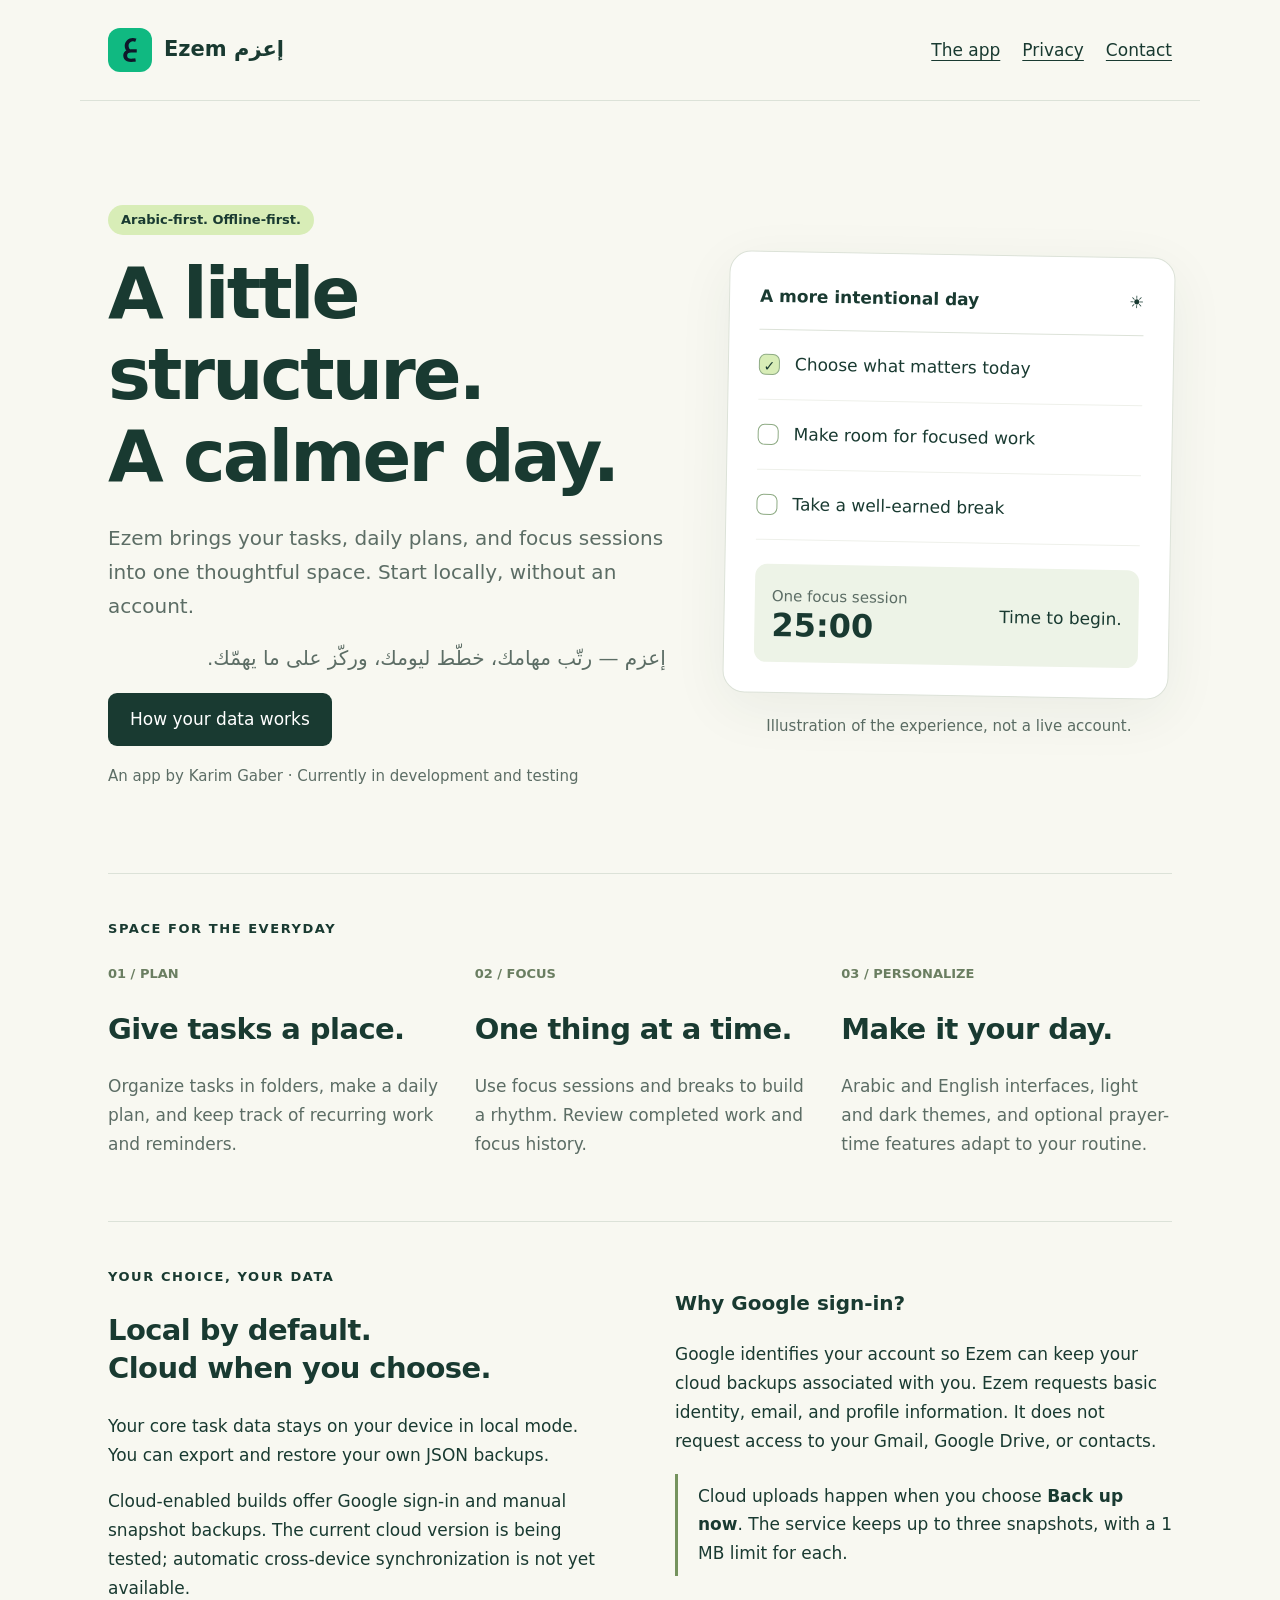
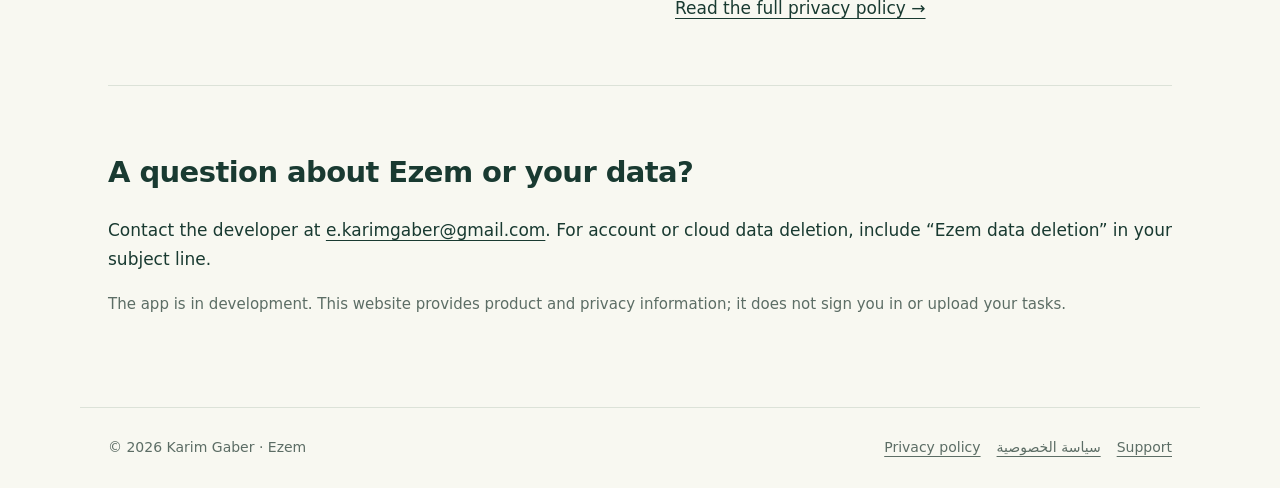
==== index.html @ 9189b205 "Publish Ezem homepage and bilingual privacy policy" ====
<!doctype html>
<html lang="en"><head><meta name="google-site-verification" content="K-kjdGcwjwr3oTPXOCQeMX52j_DO6SAonUP_Jbb9Niw"><meta charset="utf-8"><meta name="viewport" content="width=device-width,initial-scale=1"><meta name="description" content="Ezem is an Arabic-first task and focus app with offline planning and optional cloud backups."><title>Ezem — Tasks, focus, and a calmer day</title><link rel="canonical" href="https://karimgaber0.github.io/Ezem-App/"><link rel="icon" href="assets/ezem.svg" type="image/svg+xml"><link rel="stylesheet" href="style.css"></head>
<body><a class="skip" href="#main">Skip to content</a><header><a class="brand" href="./"><img src="assets/ezem.svg" alt=""><span>Ezem <span lang="ar" dir="rtl">إعزم</span></span></a><nav aria-label="Main navigation"><a href="#features">The app</a><a href="privacy.html">Privacy</a><a href="mailto:e.karimgaber@gmail.com">Contact</a></nav></header>
<main id="main"><section class="hero"><div><span class="tag">Arabic-first. Offline-first.</span><h1>A little structure.<br>A calmer day.</h1><p class="lead">Ezem brings your tasks, daily plans, and focus sessions into one thoughtful space. Start locally, without an account.</p><p lang="ar" dir="rtl" class="lead">إعزم — رتّب مهامك، خطّط ليومك، وركّز على ما يهمّك.</p><p><a class="button" href="#cloud">How your data works</a></p><p class="quiet">An app by Karim Gaber · Currently in development and testing</p></div>
<div><div class="app-sample" aria-label="Illustrative task and focus preview"><div class="sample-title"><span>A more intentional day</span><span aria-hidden="true">☀</span></div><div class="sample-row"><span class="check done" aria-hidden="true">✓</span><span>Choose what matters today</span></div><div class="sample-row"><span class="check" aria-hidden="true"></span><span>Make room for focused work</span></div><div class="sample-row"><span class="check" aria-hidden="true"></span><span>Take a well-earned break</span></div><div class="timer"><div><span class="quiet">One focus session</span><br><strong>25:00</strong></div><span>Time to begin.</span></div></div><p class="quiet" style="text-align:center;margin-top:18px">Illustration of the experience, not a live account.</p></div></section>
<section class="section" id="features"><p class="eyebrow">Space for the everyday</p><div class="features"><article><span class="number">01 / PLAN</span><h2>Give tasks a place.</h2><p>Organize tasks in folders, make a daily plan, and keep track of recurring work and reminders.</p></article><article><span class="number">02 / FOCUS</span><h2>One thing at a time.</h2><p>Use focus sessions and breaks to build a rhythm. Review completed work and focus history.</p></article><article><span class="number">03 / PERSONALIZE</span><h2>Make it your day.</h2><p>Arabic and English interfaces, light and dark themes, and optional prayer-time features adapt to your routine.</p></article></div></section>
<section class="section cloud" id="cloud"><div><p class="eyebrow">Your choice, your data</p><h2>Local by default.<br>Cloud when you choose.</h2><p>Your core task data stays on your device in local mode. You can export and restore your own JSON backups.</p><p>Cloud-enabled builds offer Google sign-in and manual snapshot backups. The current cloud version is being tested; automatic cross-device synchronization is not yet available.</p></div><div><h3>Why Google sign-in?</h3><p>Google identifies your account so Ezem can keep your cloud backups associated with you. Ezem requests basic identity, email, and profile information. It does not request access to your Gmail, Google Drive, or contacts.</p><p class="notice">Cloud uploads happen when you choose <strong>Back up now</strong>. The service keeps up to three snapshots, with a 1 MB limit for each.</p><p><a href="privacy.html">Read the full privacy policy →</a></p></div></section>
<section class="section"><h2>A question about Ezem or your data?</h2><p>Contact the developer at <a href="mailto:e.karimgaber@gmail.com">e.karimgaber@gmail.com</a>. For account or cloud data deletion, include “Ezem data deletion” in your subject line.</p><p class="quiet">The app is in development. This website provides product and privacy information; it does not sign you in or upload your tasks.</p></section></main>
<footer><span>© 2026 Karim Gaber · Ezem</span><nav aria-label="Footer"><a href="privacy.html">Privacy policy</a><a href="privacy-ar.html" lang="ar">سياسة الخصوصية</a><a href="mailto:e.karimgaber@gmail.com">Support</a></nav></footer></body></html>
---- style.css ----
:root{color-scheme:light;--ink:#193a31;--muted:#5c6d65;--paper:#f8f8f1;--line:#dce2d8;--accent:#d8edb7}*{box-sizing:border-box}body{margin:0;background:var(--paper);color:var(--ink);font:17px/1.7 system-ui,-apple-system,"Segoe UI",sans-serif}a{color:inherit;text-underline-offset:4px}a:hover{color:#416c36}a:focus-visible{outline:3px solid #507b41;outline-offset:5px}header,main,footer{max-width:1120px;margin:auto;padding:28px}header{display:flex;justify-content:space-between;align-items:center;border-bottom:1px solid var(--line);gap:24px}nav{display:flex;gap:22px;flex-wrap:wrap}.brand{display:flex;gap:12px;align-items:center;text-decoration:none;font-size:21px;font-weight:750}.brand img{width:44px;height:44px;border-radius:12px}.hero{display:grid;grid-template-columns:1.25fr 1fr;gap:60px;align-items:center;padding:75px 0 65px}.eyebrow{font-size:13px;letter-spacing:.12em;text-transform:uppercase;font-weight:750}.tag{display:inline-block;background:var(--accent);border-radius:50px;padding:4px 13px;font-size:13px;font-weight:650}h1{font-size:clamp(42px,6vw,72px);line-height:1.13;letter-spacing:-.04em;margin:18px 0 24px;font-weight:650}h2{font-size:29px;line-height:1.3;font-weight:650;letter-spacing:-.02em}h3{font-size:20px}p{margin:0 0 18px}.lead{font-size:20px;max-width:610px;color:var(--muted)}.button{display:inline-block;background:var(--ink);color:#fff;text-decoration:none;padding:12px 22px;border-radius:9px}.button:hover{background:#2d5042;color:white}.quiet{color:var(--muted);font-size:15px}.app-sample{background:#fff;border:1px solid var(--line);box-shadow:0 15px 55px #193a3110;border-radius:22px;padding:30px;transform:rotate(1deg)}.sample-title{display:flex;justify-content:space-between;align-items:center;font-weight:700;border-bottom:1px solid var(--line);padding-bottom:18px}.sample-row{display:flex;align-items:center;gap:15px;padding:20px 0;border-bottom:1px solid #eef0ea}.check{width:21px;height:21px;border:1.5px solid #8eab84;border-radius:7px;flex-shrink:0}.check.done{background:var(--accent);display:grid;place-items:center;font-size:14px}.timer{display:flex;align-items:center;justify-content:space-between;background:#edf3e7;padding:17px;border-radius:12px;margin-top:24px}.timer strong{font-size:32px;line-height:1;font-variant-numeric:tabular-nums}.section{padding:44px 0;border-top:1px solid var(--line)}.features{display:grid;grid-template-columns:repeat(3,1fr);gap:36px}.features p{color:var(--muted)}.number{font-size:13px;font-weight:700;color:#6a7e61}.cloud{display:grid;grid-template-columns:1fr 1fr;gap:70px}.notice{border-left:3px solid #75935e;padding:8px 0 8px 20px}.document{max-width:840px;padding-top:40px;padding-bottom:80px}.document h1{font-size:48px}.document h2{font-size:25px;margin-top:38px}.document ul{padding-left:25px}.document li{margin-bottom:10px}.document[dir=rtl] ul{padding-right:25px;padding-left:0}.document[dir=rtl] .notice{border-left:0;border-right:3px solid #75935e;padding-right:20px}footer{border-top:1px solid var(--line);font-size:14px;color:var(--muted);display:flex;justify-content:space-between;gap:20px;flex-wrap:wrap}footer nav{gap:16px}.skip{position:absolute;top:-100px;left:20px;background:#fff;padding:12px}.skip:focus{top:8px}@media(max-width:760px){header,main,footer{padding:22px}.hero{grid-template-columns:1fr;gap:35px;padding:45px 0}.features,.cloud{grid-template-columns:1fr;gap:16px}.app-sample{transform:none}.document h1{font-size:38px}nav{gap:14px;font-size:14px}.hero h1{font-size:50px}.section{padding:32px 0}}
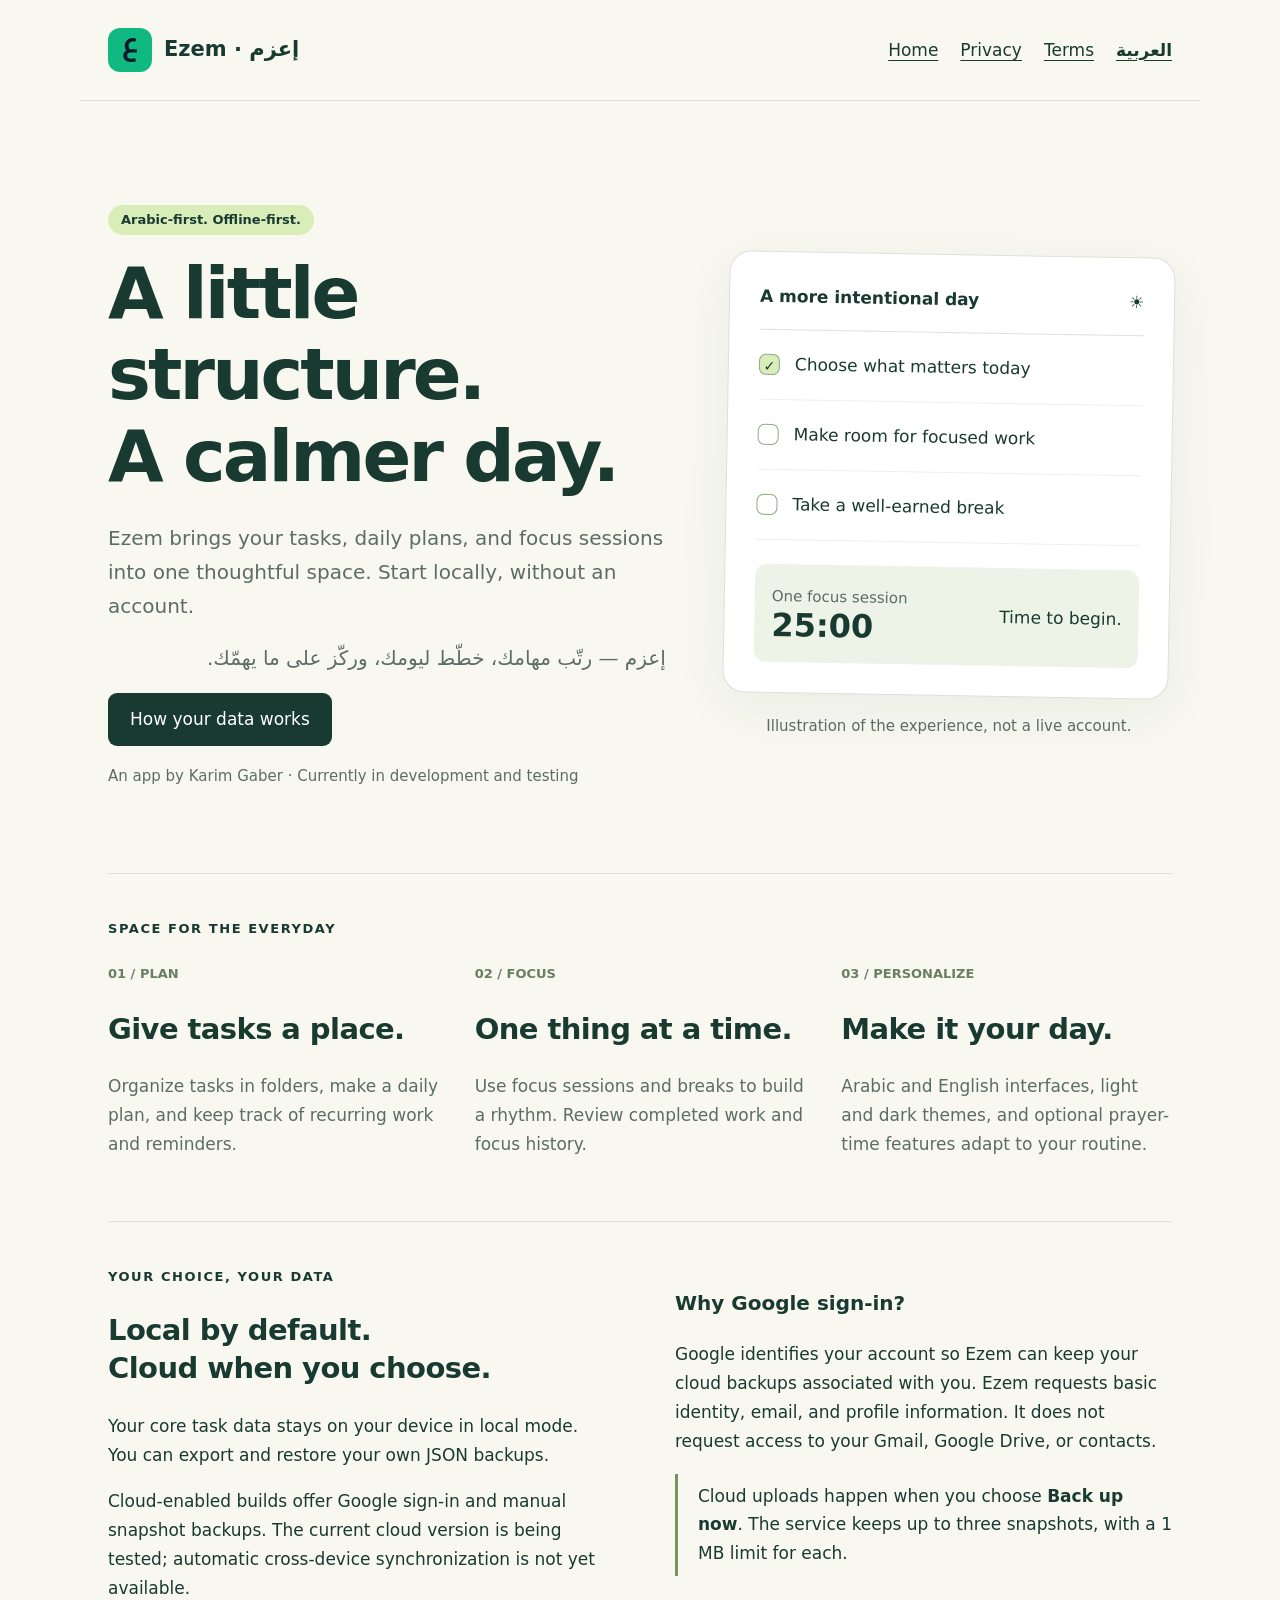
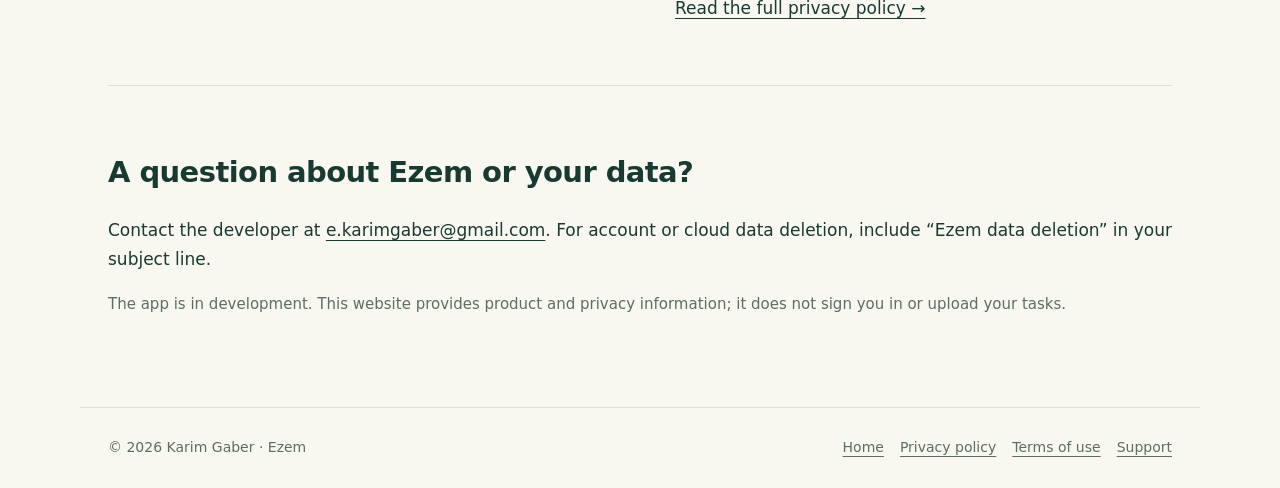
==== commit 1da046bb: "Add bilingual homepage and terms with shared language navigation" ====
--- a/index.html
+++ b/index.html
@@ -1,9 +1,9 @@
 <!doctype html>
-<html lang="en"><head><meta name="google-site-verification" content="K-kjdGcwjwr3oTPXOCQeMX52j_DO6SAonUP_Jbb9Niw"><meta charset="utf-8"><meta name="viewport" content="width=device-width,initial-scale=1"><meta name="description" content="Ezem is an Arabic-first task and focus app with offline planning and optional cloud backups."><title>Ezem — Tasks, focus, and a calmer day</title><link rel="canonical" href="https://karimgaber0.github.io/Ezem-App/"><link rel="icon" href="assets/ezem.svg" type="image/svg+xml"><link rel="stylesheet" href="style.css"></head>
-<body><a class="skip" href="#main">Skip to content</a><header><a class="brand" href="./"><img src="assets/ezem.svg" alt=""><span>Ezem <span lang="ar" dir="rtl">إعزم</span></span></a><nav aria-label="Main navigation"><a href="#features">The app</a><a href="privacy.html">Privacy</a><a href="mailto:e.karimgaber@gmail.com">Contact</a></nav></header>
+<html lang="en"><head><meta name="google-site-verification" content="K-kjdGcwjwr3oTPXOCQeMX52j_DO6SAonUP_Jbb9Niw"><meta charset="utf-8"><meta name="viewport" content="width=device-width,initial-scale=1"><meta name="description" content="Ezem is an Arabic-first task and focus app with offline planning and optional cloud backups."><title>Ezem — Tasks, focus, and a calmer day</title><link rel="canonical" href="https://karimgaber0.github.io/Ezem-App/"><link rel="icon" href="assets/ezem.svg" type="image/svg+xml"><link rel="stylesheet" href="style.css"><link rel="alternate" hreflang="en" href="https://karimgaber0.github.io/Ezem-App/"><link rel="alternate" hreflang="ar" href="https://karimgaber0.github.io/Ezem-App/index-ar.html"><link rel="alternate" hreflang="x-default" href="https://karimgaber0.github.io/Ezem-App/"></head>
+<body><a class="skip" href="#main">Skip to content</a><header><a class="brand" href="./"><img src="assets/ezem.svg" alt=""><span>Ezem · إعزم</span></a><nav aria-label="Main navigation"><a href="./">Home</a><a href="privacy.html">Privacy</a><a href="terms.html">Terms</a><a class="language" href="index-ar.html" lang="ar" dir="rtl" hreflang="ar">العربية</a></nav></header>
 <main id="main"><section class="hero"><div><span class="tag">Arabic-first. Offline-first.</span><h1>A little structure.<br>A calmer day.</h1><p class="lead">Ezem brings your tasks, daily plans, and focus sessions into one thoughtful space. Start locally, without an account.</p><p lang="ar" dir="rtl" class="lead">إعزم — رتّب مهامك، خطّط ليومك، وركّز على ما يهمّك.</p><p><a class="button" href="#cloud">How your data works</a></p><p class="quiet">An app by Karim Gaber · Currently in development and testing</p></div>
 <div><div class="app-sample" aria-label="Illustrative task and focus preview"><div class="sample-title"><span>A more intentional day</span><span aria-hidden="true">☀</span></div><div class="sample-row"><span class="check done" aria-hidden="true">✓</span><span>Choose what matters today</span></div><div class="sample-row"><span class="check" aria-hidden="true"></span><span>Make room for focused work</span></div><div class="sample-row"><span class="check" aria-hidden="true"></span><span>Take a well-earned break</span></div><div class="timer"><div><span class="quiet">One focus session</span><br><strong>25:00</strong></div><span>Time to begin.</span></div></div><p class="quiet" style="text-align:center;margin-top:18px">Illustration of the experience, not a live account.</p></div></section>
 <section class="section" id="features"><p class="eyebrow">Space for the everyday</p><div class="features"><article><span class="number">01 / PLAN</span><h2>Give tasks a place.</h2><p>Organize tasks in folders, make a daily plan, and keep track of recurring work and reminders.</p></article><article><span class="number">02 / FOCUS</span><h2>One thing at a time.</h2><p>Use focus sessions and breaks to build a rhythm. Review completed work and focus history.</p></article><article><span class="number">03 / PERSONALIZE</span><h2>Make it your day.</h2><p>Arabic and English interfaces, light and dark themes, and optional prayer-time features adapt to your routine.</p></article></div></section>
 <section class="section cloud" id="cloud"><div><p class="eyebrow">Your choice, your data</p><h2>Local by default.<br>Cloud when you choose.</h2><p>Your core task data stays on your device in local mode. You can export and restore your own JSON backups.</p><p>Cloud-enabled builds offer Google sign-in and manual snapshot backups. The current cloud version is being tested; automatic cross-device synchronization is not yet available.</p></div><div><h3>Why Google sign-in?</h3><p>Google identifies your account so Ezem can keep your cloud backups associated with you. Ezem requests basic identity, email, and profile information. It does not request access to your Gmail, Google Drive, or contacts.</p><p class="notice">Cloud uploads happen when you choose <strong>Back up now</strong>. The service keeps up to three snapshots, with a 1 MB limit for each.</p><p><a href="privacy.html">Read the full privacy policy →</a></p></div></section>
 <section class="section"><h2>A question about Ezem or your data?</h2><p>Contact the developer at <a href="mailto:e.karimgaber@gmail.com">e.karimgaber@gmail.com</a>. For account or cloud data deletion, include “Ezem data deletion” in your subject line.</p><p class="quiet">The app is in development. This website provides product and privacy information; it does not sign you in or upload your tasks.</p></section></main>
-<footer><span>© 2026 Karim Gaber · Ezem</span><nav aria-label="Footer"><a href="privacy.html">Privacy policy</a><a href="privacy-ar.html" lang="ar">سياسة الخصوصية</a><a href="mailto:e.karimgaber@gmail.com">Support</a></nav></footer></body></html>
+<footer><span>© 2026 Karim Gaber · Ezem</span><nav aria-label="Footer"><a href="./">Home</a><a href="privacy.html">Privacy policy</a><a href="terms.html">Terms of use</a><a href="mailto:e.karimgaber@gmail.com">Support</a></nav></footer></body></html>
--- a/style.css
+++ b/style.css
@@ -1 +1,3 @@
 :root{color-scheme:light;--ink:#193a31;--muted:#5c6d65;--paper:#f8f8f1;--line:#dce2d8;--accent:#d8edb7}*{box-sizing:border-box}body{margin:0;background:var(--paper);color:var(--ink);font:17px/1.7 system-ui,-apple-system,"Segoe UI",sans-serif}a{color:inherit;text-underline-offset:4px}a:hover{color:#416c36}a:focus-visible{outline:3px solid #507b41;outline-offset:5px}header,main,footer{max-width:1120px;margin:auto;padding:28px}header{display:flex;justify-content:space-between;align-items:center;border-bottom:1px solid var(--line);gap:24px}nav{display:flex;gap:22px;flex-wrap:wrap}.brand{display:flex;gap:12px;align-items:center;text-decoration:none;font-size:21px;font-weight:750}.brand img{width:44px;height:44px;border-radius:12px}.hero{display:grid;grid-template-columns:1.25fr 1fr;gap:60px;align-items:center;padding:75px 0 65px}.eyebrow{font-size:13px;letter-spacing:.12em;text-transform:uppercase;font-weight:750}.tag{display:inline-block;background:var(--accent);border-radius:50px;padding:4px 13px;font-size:13px;font-weight:650}h1{font-size:clamp(42px,6vw,72px);line-height:1.13;letter-spacing:-.04em;margin:18px 0 24px;font-weight:650}h2{font-size:29px;line-height:1.3;font-weight:650;letter-spacing:-.02em}h3{font-size:20px}p{margin:0 0 18px}.lead{font-size:20px;max-width:610px;color:var(--muted)}.button{display:inline-block;background:var(--ink);color:#fff;text-decoration:none;padding:12px 22px;border-radius:9px}.button:hover{background:#2d5042;color:white}.quiet{color:var(--muted);font-size:15px}.app-sample{background:#fff;border:1px solid var(--line);box-shadow:0 15px 55px #193a3110;border-radius:22px;padding:30px;transform:rotate(1deg)}.sample-title{display:flex;justify-content:space-between;align-items:center;font-weight:700;border-bottom:1px solid var(--line);padding-bottom:18px}.sample-row{display:flex;align-items:center;gap:15px;padding:20px 0;border-bottom:1px solid #eef0ea}.check{width:21px;height:21px;border:1.5px solid #8eab84;border-radius:7px;flex-shrink:0}.check.done{background:var(--accent);display:grid;place-items:center;font-size:14px}.timer{display:flex;align-items:center;justify-content:space-between;background:#edf3e7;padding:17px;border-radius:12px;margin-top:24px}.timer strong{font-size:32px;line-height:1;font-variant-numeric:tabular-nums}.section{padding:44px 0;border-top:1px solid var(--line)}.features{display:grid;grid-template-columns:repeat(3,1fr);gap:36px}.features p{color:var(--muted)}.number{font-size:13px;font-weight:700;color:#6a7e61}.cloud{display:grid;grid-template-columns:1fr 1fr;gap:70px}.notice{border-left:3px solid #75935e;padding:8px 0 8px 20px}.document{max-width:840px;padding-top:40px;padding-bottom:80px}.document h1{font-size:48px}.document h2{font-size:25px;margin-top:38px}.document ul{padding-left:25px}.document li{margin-bottom:10px}.document[dir=rtl] ul{padding-right:25px;padding-left:0}.document[dir=rtl] .notice{border-left:0;border-right:3px solid #75935e;padding-right:20px}footer{border-top:1px solid var(--line);font-size:14px;color:var(--muted);display:flex;justify-content:space-between;gap:20px;flex-wrap:wrap}footer nav{gap:16px}.skip{position:absolute;top:-100px;left:20px;background:#fff;padding:12px}.skip:focus{top:8px}@media(max-width:760px){header,main,footer{padding:22px}.hero{grid-template-columns:1fr;gap:35px;padding:45px 0}.features,.cloud{grid-template-columns:1fr;gap:16px}.app-sample{transform:none}.document h1{font-size:38px}nav{gap:14px;font-size:14px}.hero h1{font-size:50px}.section{padding:32px 0}}
+
+.language{font-weight:700}html[dir=rtl] h1,html[dir=rtl] h2{letter-spacing:normal}html[dir=rtl] .eyebrow{letter-spacing:normal}html[dir=rtl] .notice{border-left:0;border-right:3px solid #75935e;padding:8px 20px 8px 0}html[dir=rtl] .skip{left:auto;right:20px}@media(max-width:760px){header{align-items:flex-start;flex-wrap:wrap}header nav{width:100%}.app-sample{padding:22px}.timer{gap:12px}}
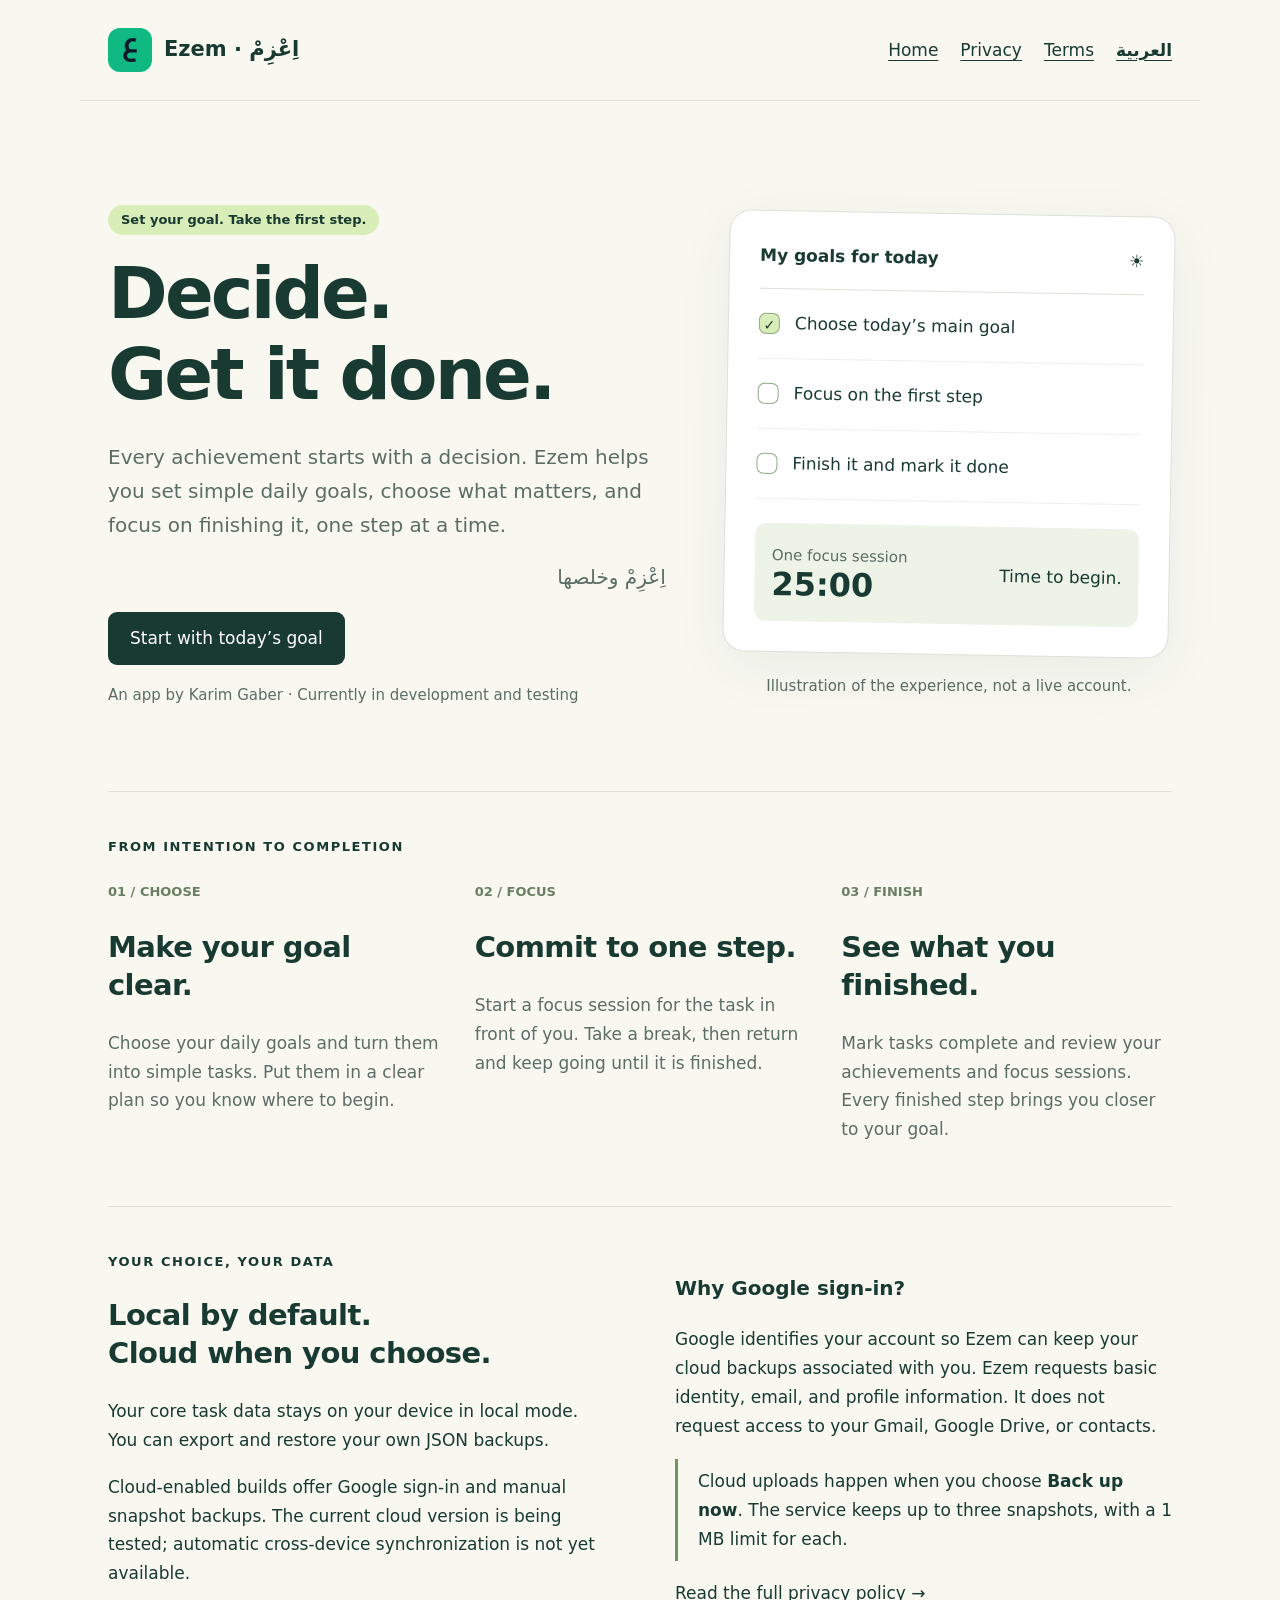
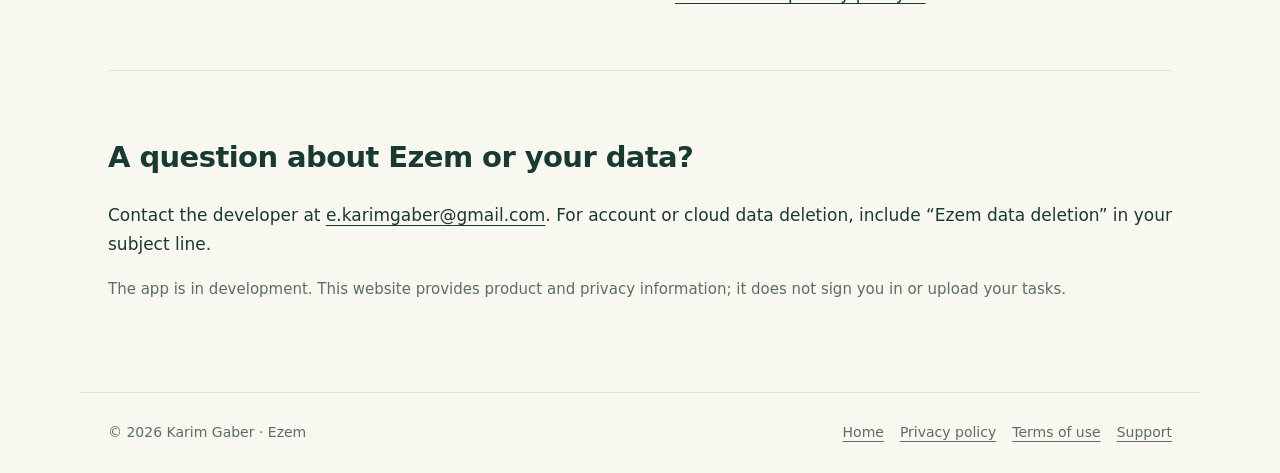
==== commit 72514dad: "Align Ezem brand copy with daily goals and completion" ====
--- a/index.html
+++ b/index.html
@@ -1,9 +1,9 @@
 <!doctype html>
-<html lang="en"><head><meta name="google-site-verification" content="K-kjdGcwjwr3oTPXOCQeMX52j_DO6SAonUP_Jbb9Niw"><meta charset="utf-8"><meta name="viewport" content="width=device-width,initial-scale=1"><meta name="description" content="Ezem is an Arabic-first task and focus app with offline planning and optional cloud backups."><title>Ezem — Tasks, focus, and a calmer day</title><link rel="canonical" href="https://karimgaber0.github.io/Ezem-App/"><link rel="icon" href="assets/ezem.svg" type="image/svg+xml"><link rel="stylesheet" href="style.css"><link rel="alternate" hreflang="en" href="https://karimgaber0.github.io/Ezem-App/"><link rel="alternate" hreflang="ar" href="https://karimgaber0.github.io/Ezem-App/index-ar.html"><link rel="alternate" hreflang="x-default" href="https://karimgaber0.github.io/Ezem-App/"></head>
-<body><a class="skip" href="#main">Skip to content</a><header><a class="brand" href="./"><img src="assets/ezem.svg" alt=""><span>Ezem · إعزم</span></a><nav aria-label="Main navigation"><a href="./">Home</a><a href="privacy.html">Privacy</a><a href="terms.html">Terms</a><a class="language" href="index-ar.html" lang="ar" dir="rtl" hreflang="ar">العربية</a></nav></header>
-<main id="main"><section class="hero"><div><span class="tag">Arabic-first. Offline-first.</span><h1>A little structure.<br>A calmer day.</h1><p class="lead">Ezem brings your tasks, daily plans, and focus sessions into one thoughtful space. Start locally, without an account.</p><p lang="ar" dir="rtl" class="lead">إعزم — رتّب مهامك، خطّط ليومك، وركّز على ما يهمّك.</p><p><a class="button" href="#cloud">How your data works</a></p><p class="quiet">An app by Karim Gaber · Currently in development and testing</p></div>
-<div><div class="app-sample" aria-label="Illustrative task and focus preview"><div class="sample-title"><span>A more intentional day</span><span aria-hidden="true">☀</span></div><div class="sample-row"><span class="check done" aria-hidden="true">✓</span><span>Choose what matters today</span></div><div class="sample-row"><span class="check" aria-hidden="true"></span><span>Make room for focused work</span></div><div class="sample-row"><span class="check" aria-hidden="true"></span><span>Take a well-earned break</span></div><div class="timer"><div><span class="quiet">One focus session</span><br><strong>25:00</strong></div><span>Time to begin.</span></div></div><p class="quiet" style="text-align:center;margin-top:18px">Illustration of the experience, not a live account.</p></div></section>
-<section class="section" id="features"><p class="eyebrow">Space for the everyday</p><div class="features"><article><span class="number">01 / PLAN</span><h2>Give tasks a place.</h2><p>Organize tasks in folders, make a daily plan, and keep track of recurring work and reminders.</p></article><article><span class="number">02 / FOCUS</span><h2>One thing at a time.</h2><p>Use focus sessions and breaks to build a rhythm. Review completed work and focus history.</p></article><article><span class="number">03 / PERSONALIZE</span><h2>Make it your day.</h2><p>Arabic and English interfaces, light and dark themes, and optional prayer-time features adapt to your routine.</p></article></div></section>
+<html lang="en"><head><meta name="google-site-verification" content="K-kjdGcwjwr3oTPXOCQeMX52j_DO6SAonUP_Jbb9Niw"><meta charset="utf-8"><meta name="viewport" content="width=device-width,initial-scale=1"><meta name="description" content="Ezem helps you set simple daily goals and focus on finishing them, one step at a time."><title>Ezem — Decide. Get it done.</title><link rel="canonical" href="https://karimgaber0.github.io/Ezem-App/"><link rel="icon" href="assets/ezem.svg" type="image/svg+xml"><link rel="stylesheet" href="style.css"><link rel="alternate" hreflang="en" href="https://karimgaber0.github.io/Ezem-App/"><link rel="alternate" hreflang="ar" href="https://karimgaber0.github.io/Ezem-App/index-ar.html"><link rel="alternate" hreflang="x-default" href="https://karimgaber0.github.io/Ezem-App/"></head>
+<body><a class="skip" href="#main">Skip to content</a><header><a class="brand" href="./"><img src="assets/ezem.svg" alt=""><span>Ezem · اِعْزِمْ</span></a><nav aria-label="Main navigation"><a href="./">Home</a><a href="privacy.html">Privacy</a><a href="terms.html">Terms</a><a class="language" href="index-ar.html" lang="ar" dir="rtl" hreflang="ar">العربية</a></nav></header>
+<main id="main"><section class="hero"><div><span class="tag">Set your goal. Take the first step.</span><h1>Decide.<br>Get it done.</h1><p class="lead">Every achievement starts with a decision. Ezem helps you set simple daily goals, choose what matters, and focus on finishing it, one step at a time.</p><p lang="ar" dir="rtl" class="lead">اِعْزِمْ وخلصها</p><p><a class="button" href="#features">Start with today’s goal</a></p><p class="quiet">An app by Karim Gaber · Currently in development and testing</p></div>
+<div><div class="app-sample" aria-label="Illustrative task and focus preview"><div class="sample-title"><span>My goals for today</span><span aria-hidden="true">☀</span></div><div class="sample-row"><span class="check done" aria-hidden="true">✓</span><span>Choose today’s main goal</span></div><div class="sample-row"><span class="check" aria-hidden="true"></span><span>Focus on the first step</span></div><div class="sample-row"><span class="check" aria-hidden="true"></span><span>Finish it and mark it done</span></div><div class="timer"><div><span class="quiet">One focus session</span><br><strong>25:00</strong></div><span>Time to begin.</span></div></div><p class="quiet" style="text-align:center;margin-top:18px">Illustration of the experience, not a live account.</p></div></section>
+<section class="section" id="features"><p class="eyebrow">From intention to completion</p><div class="features"><article><span class="number">01 / CHOOSE</span><h2>Make your goal clear.</h2><p>Choose your daily goals and turn them into simple tasks. Put them in a clear plan so you know where to begin.</p></article><article><span class="number">02 / FOCUS</span><h2>Commit to one step.</h2><p>Start a focus session for the task in front of you. Take a break, then return and keep going until it is finished.</p></article><article><span class="number">03 / FINISH</span><h2>See what you finished.</h2><p>Mark tasks complete and review your achievements and focus sessions. Every finished step brings you closer to your goal.</p></article></div></section>
 <section class="section cloud" id="cloud"><div><p class="eyebrow">Your choice, your data</p><h2>Local by default.<br>Cloud when you choose.</h2><p>Your core task data stays on your device in local mode. You can export and restore your own JSON backups.</p><p>Cloud-enabled builds offer Google sign-in and manual snapshot backups. The current cloud version is being tested; automatic cross-device synchronization is not yet available.</p></div><div><h3>Why Google sign-in?</h3><p>Google identifies your account so Ezem can keep your cloud backups associated with you. Ezem requests basic identity, email, and profile information. It does not request access to your Gmail, Google Drive, or contacts.</p><p class="notice">Cloud uploads happen when you choose <strong>Back up now</strong>. The service keeps up to three snapshots, with a 1 MB limit for each.</p><p><a href="privacy.html">Read the full privacy policy →</a></p></div></section>
 <section class="section"><h2>A question about Ezem or your data?</h2><p>Contact the developer at <a href="mailto:e.karimgaber@gmail.com">e.karimgaber@gmail.com</a>. For account or cloud data deletion, include “Ezem data deletion” in your subject line.</p><p class="quiet">The app is in development. This website provides product and privacy information; it does not sign you in or upload your tasks.</p></section></main>
 <footer><span>© 2026 Karim Gaber · Ezem</span><nav aria-label="Footer"><a href="./">Home</a><a href="privacy.html">Privacy policy</a><a href="terms.html">Terms of use</a><a href="mailto:e.karimgaber@gmail.com">Support</a></nav></footer></body></html>
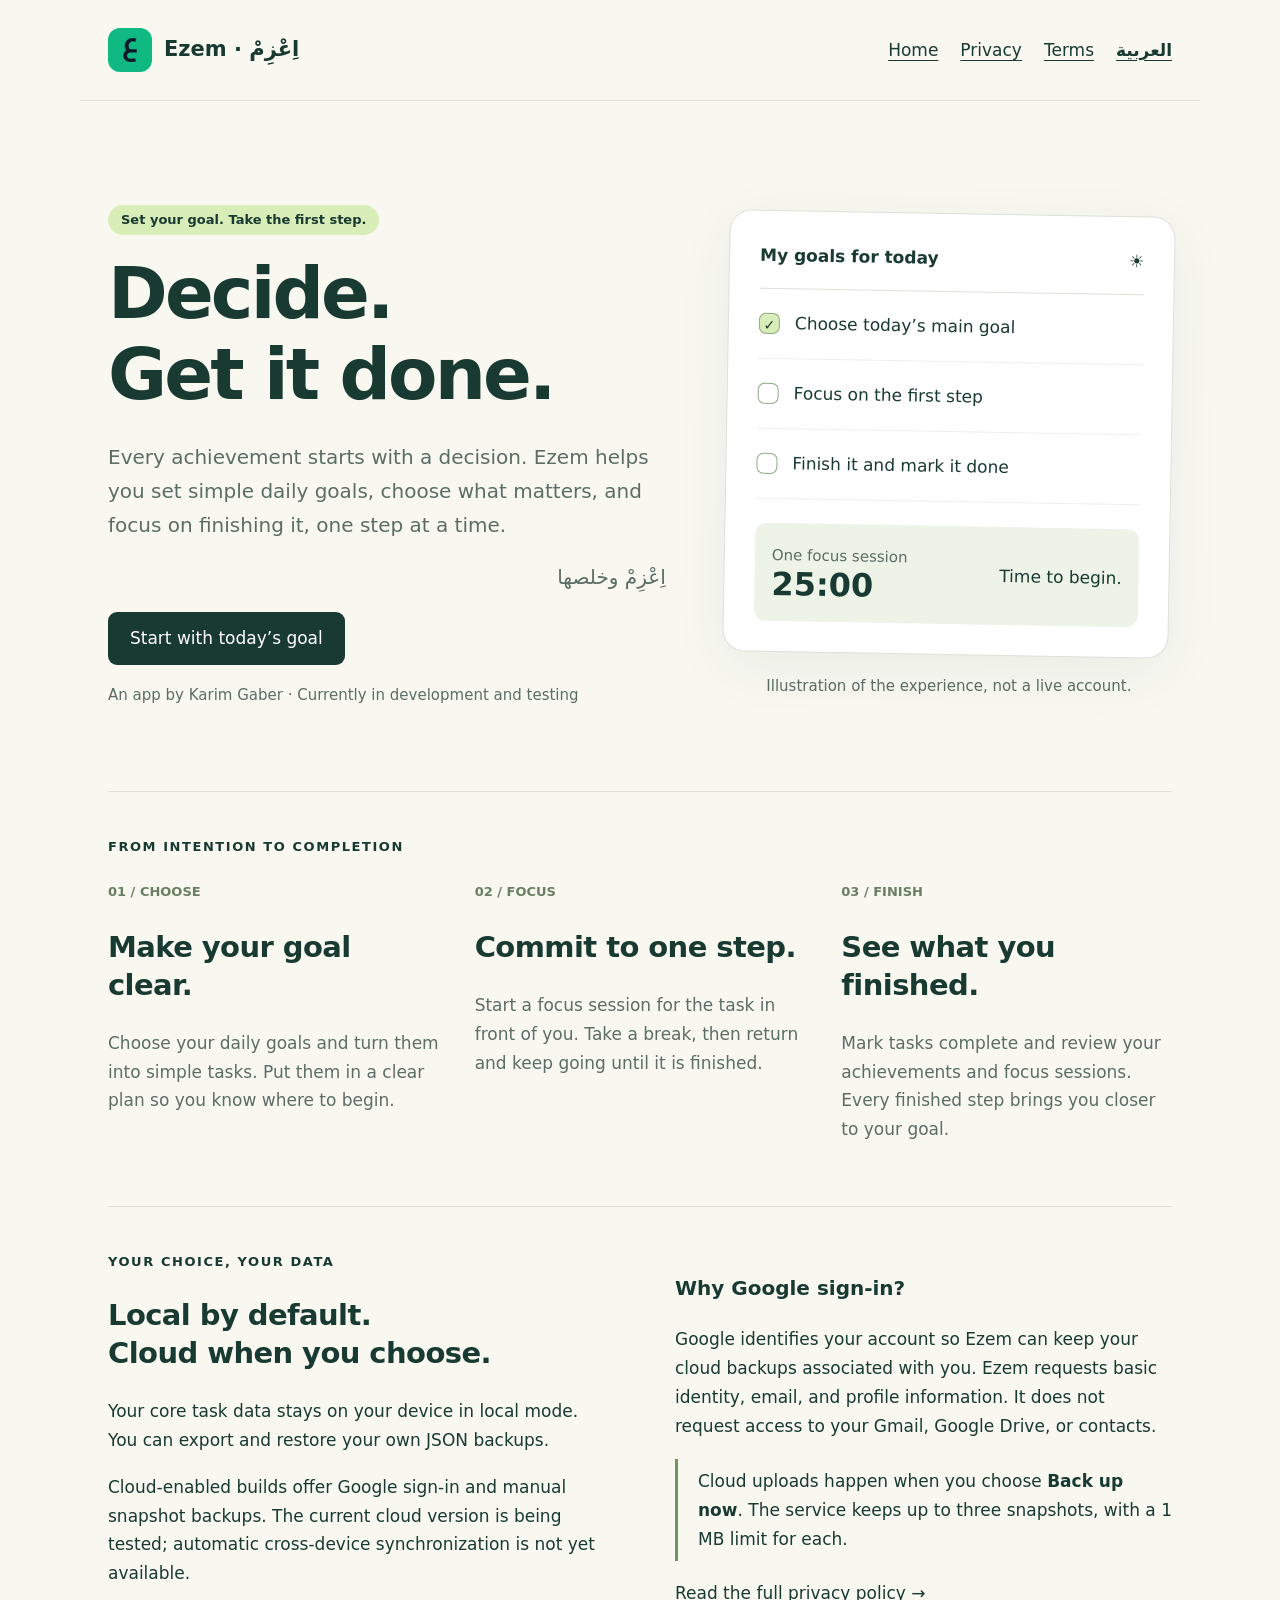
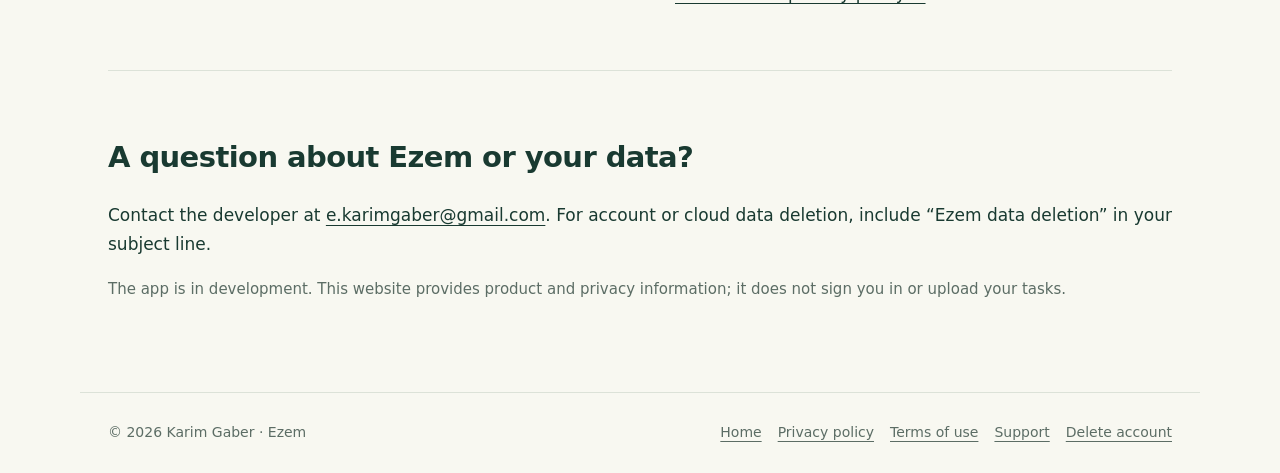
==== commit c1a4a3c6: "Add bilingual account deletion and update privacy disclosures" ====
--- a/index.html
+++ b/index.html
@@ -6,4 +6,4 @@
 <section class="section" id="features"><p class="eyebrow">From intention to completion</p><div class="features"><article><span class="number">01 / CHOOSE</span><h2>Make your goal clear.</h2><p>Choose your daily goals and turn them into simple tasks. Put them in a clear plan so you know where to begin.</p></article><article><span class="number">02 / FOCUS</span><h2>Commit to one step.</h2><p>Start a focus session for the task in front of you. Take a break, then return and keep going until it is finished.</p></article><article><span class="number">03 / FINISH</span><h2>See what you finished.</h2><p>Mark tasks complete and review your achievements and focus sessions. Every finished step brings you closer to your goal.</p></article></div></section>
 <section class="section cloud" id="cloud"><div><p class="eyebrow">Your choice, your data</p><h2>Local by default.<br>Cloud when you choose.</h2><p>Your core task data stays on your device in local mode. You can export and restore your own JSON backups.</p><p>Cloud-enabled builds offer Google sign-in and manual snapshot backups. The current cloud version is being tested; automatic cross-device synchronization is not yet available.</p></div><div><h3>Why Google sign-in?</h3><p>Google identifies your account so Ezem can keep your cloud backups associated with you. Ezem requests basic identity, email, and profile information. It does not request access to your Gmail, Google Drive, or contacts.</p><p class="notice">Cloud uploads happen when you choose <strong>Back up now</strong>. The service keeps up to three snapshots, with a 1 MB limit for each.</p><p><a href="privacy.html">Read the full privacy policy →</a></p></div></section>
 <section class="section"><h2>A question about Ezem or your data?</h2><p>Contact the developer at <a href="mailto:e.karimgaber@gmail.com">e.karimgaber@gmail.com</a>. For account or cloud data deletion, include “Ezem data deletion” in your subject line.</p><p class="quiet">The app is in development. This website provides product and privacy information; it does not sign you in or upload your tasks.</p></section></main>
-<footer><span>© 2026 Karim Gaber · Ezem</span><nav aria-label="Footer"><a href="./">Home</a><a href="privacy.html">Privacy policy</a><a href="terms.html">Terms of use</a><a href="mailto:e.karimgaber@gmail.com">Support</a></nav></footer></body></html>
+<footer><span>© 2026 Karim Gaber · Ezem</span><nav aria-label="Footer"><a href="./">Home</a><a href="privacy.html">Privacy policy</a><a href="terms.html">Terms of use</a><a href="mailto:e.karimgaber@gmail.com">Support</a><a href="delete-account.html">Delete account</a></nav></footer></body></html>
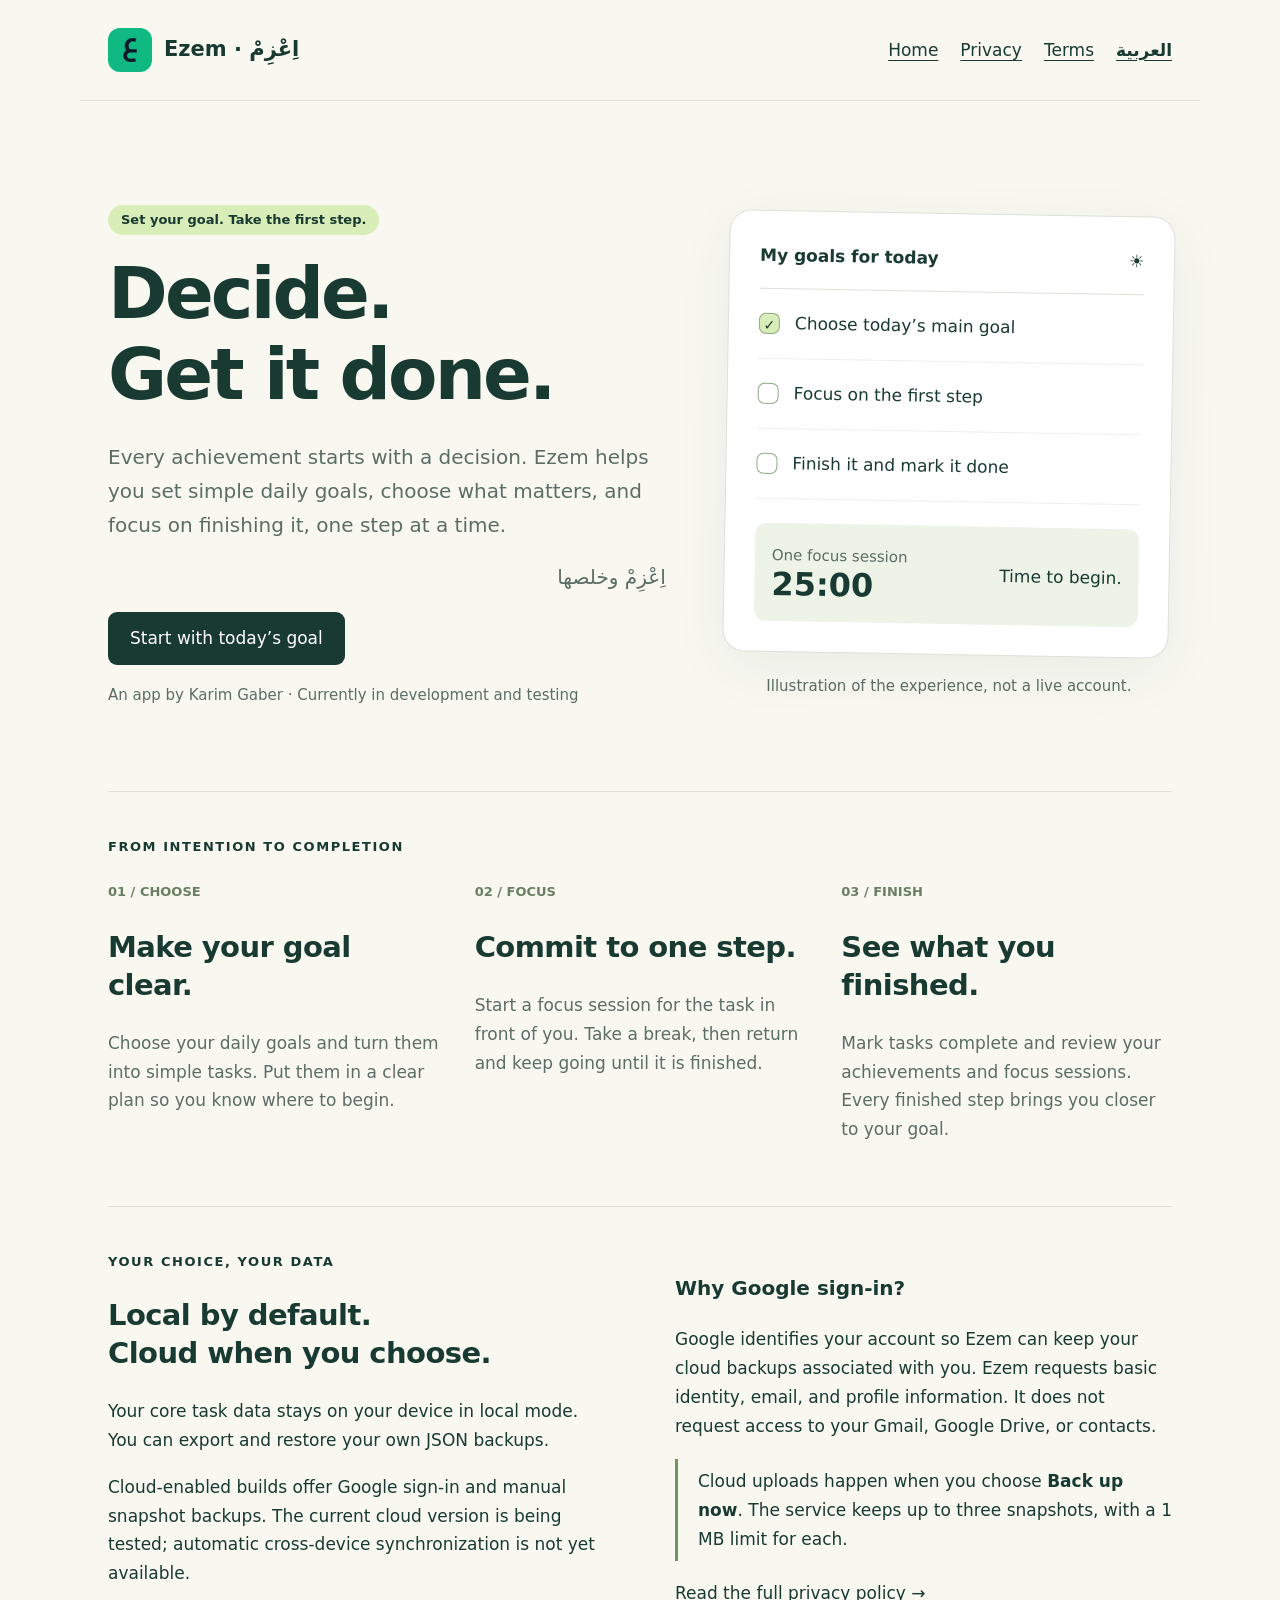
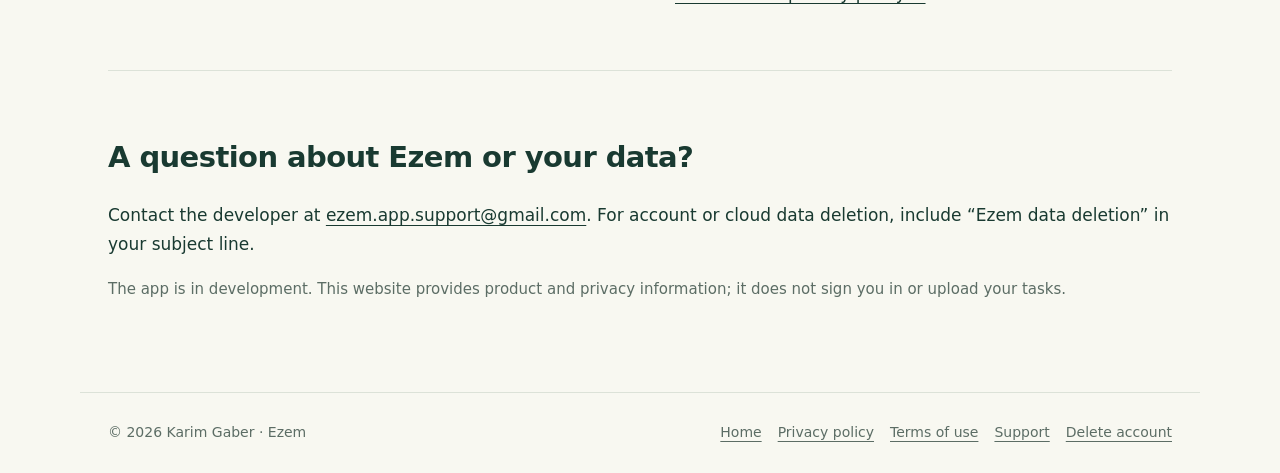
==== commit d9fb1ab7: "Set Ezem support contact and disclose age-appropriate cloud access" ====
--- a/index.html
+++ b/index.html
@@ -5,5 +5,5 @@
 <div><div class="app-sample" aria-label="Illustrative task and focus preview"><div class="sample-title"><span>My goals for today</span><span aria-hidden="true">☀</span></div><div class="sample-row"><span class="check done" aria-hidden="true">✓</span><span>Choose today’s main goal</span></div><div class="sample-row"><span class="check" aria-hidden="true"></span><span>Focus on the first step</span></div><div class="sample-row"><span class="check" aria-hidden="true"></span><span>Finish it and mark it done</span></div><div class="timer"><div><span class="quiet">One focus session</span><br><strong>25:00</strong></div><span>Time to begin.</span></div></div><p class="quiet" style="text-align:center;margin-top:18px">Illustration of the experience, not a live account.</p></div></section>
 <section class="section" id="features"><p class="eyebrow">From intention to completion</p><div class="features"><article><span class="number">01 / CHOOSE</span><h2>Make your goal clear.</h2><p>Choose your daily goals and turn them into simple tasks. Put them in a clear plan so you know where to begin.</p></article><article><span class="number">02 / FOCUS</span><h2>Commit to one step.</h2><p>Start a focus session for the task in front of you. Take a break, then return and keep going until it is finished.</p></article><article><span class="number">03 / FINISH</span><h2>See what you finished.</h2><p>Mark tasks complete and review your achievements and focus sessions. Every finished step brings you closer to your goal.</p></article></div></section>
 <section class="section cloud" id="cloud"><div><p class="eyebrow">Your choice, your data</p><h2>Local by default.<br>Cloud when you choose.</h2><p>Your core task data stays on your device in local mode. You can export and restore your own JSON backups.</p><p>Cloud-enabled builds offer Google sign-in and manual snapshot backups. The current cloud version is being tested; automatic cross-device synchronization is not yet available.</p></div><div><h3>Why Google sign-in?</h3><p>Google identifies your account so Ezem can keep your cloud backups associated with you. Ezem requests basic identity, email, and profile information. It does not request access to your Gmail, Google Drive, or contacts.</p><p class="notice">Cloud uploads happen when you choose <strong>Back up now</strong>. The service keeps up to three snapshots, with a 1 MB limit for each.</p><p><a href="privacy.html">Read the full privacy policy →</a></p></div></section>
-<section class="section"><h2>A question about Ezem or your data?</h2><p>Contact the developer at <a href="mailto:e.karimgaber@gmail.com">e.karimgaber@gmail.com</a>. For account or cloud data deletion, include “Ezem data deletion” in your subject line.</p><p class="quiet">The app is in development. This website provides product and privacy information; it does not sign you in or upload your tasks.</p></section></main>
-<footer><span>© 2026 Karim Gaber · Ezem</span><nav aria-label="Footer"><a href="./">Home</a><a href="privacy.html">Privacy policy</a><a href="terms.html">Terms of use</a><a href="mailto:e.karimgaber@gmail.com">Support</a><a href="delete-account.html">Delete account</a></nav></footer></body></html>
+<section class="section"><h2>A question about Ezem or your data?</h2><p>Contact the developer at <a href="mailto:ezem.app.support@gmail.com">ezem.app.support@gmail.com</a>. For account or cloud data deletion, include “Ezem data deletion” in your subject line.</p><p class="quiet">The app is in development. This website provides product and privacy information; it does not sign you in or upload your tasks.</p></section></main>
+<footer><span>© 2026 Karim Gaber · Ezem</span><nav aria-label="Footer"><a href="./">Home</a><a href="privacy.html">Privacy policy</a><a href="terms.html">Terms of use</a><a href="mailto:ezem.app.support@gmail.com">Support</a><a href="delete-account.html">Delete account</a></nav></footer></body></html>
